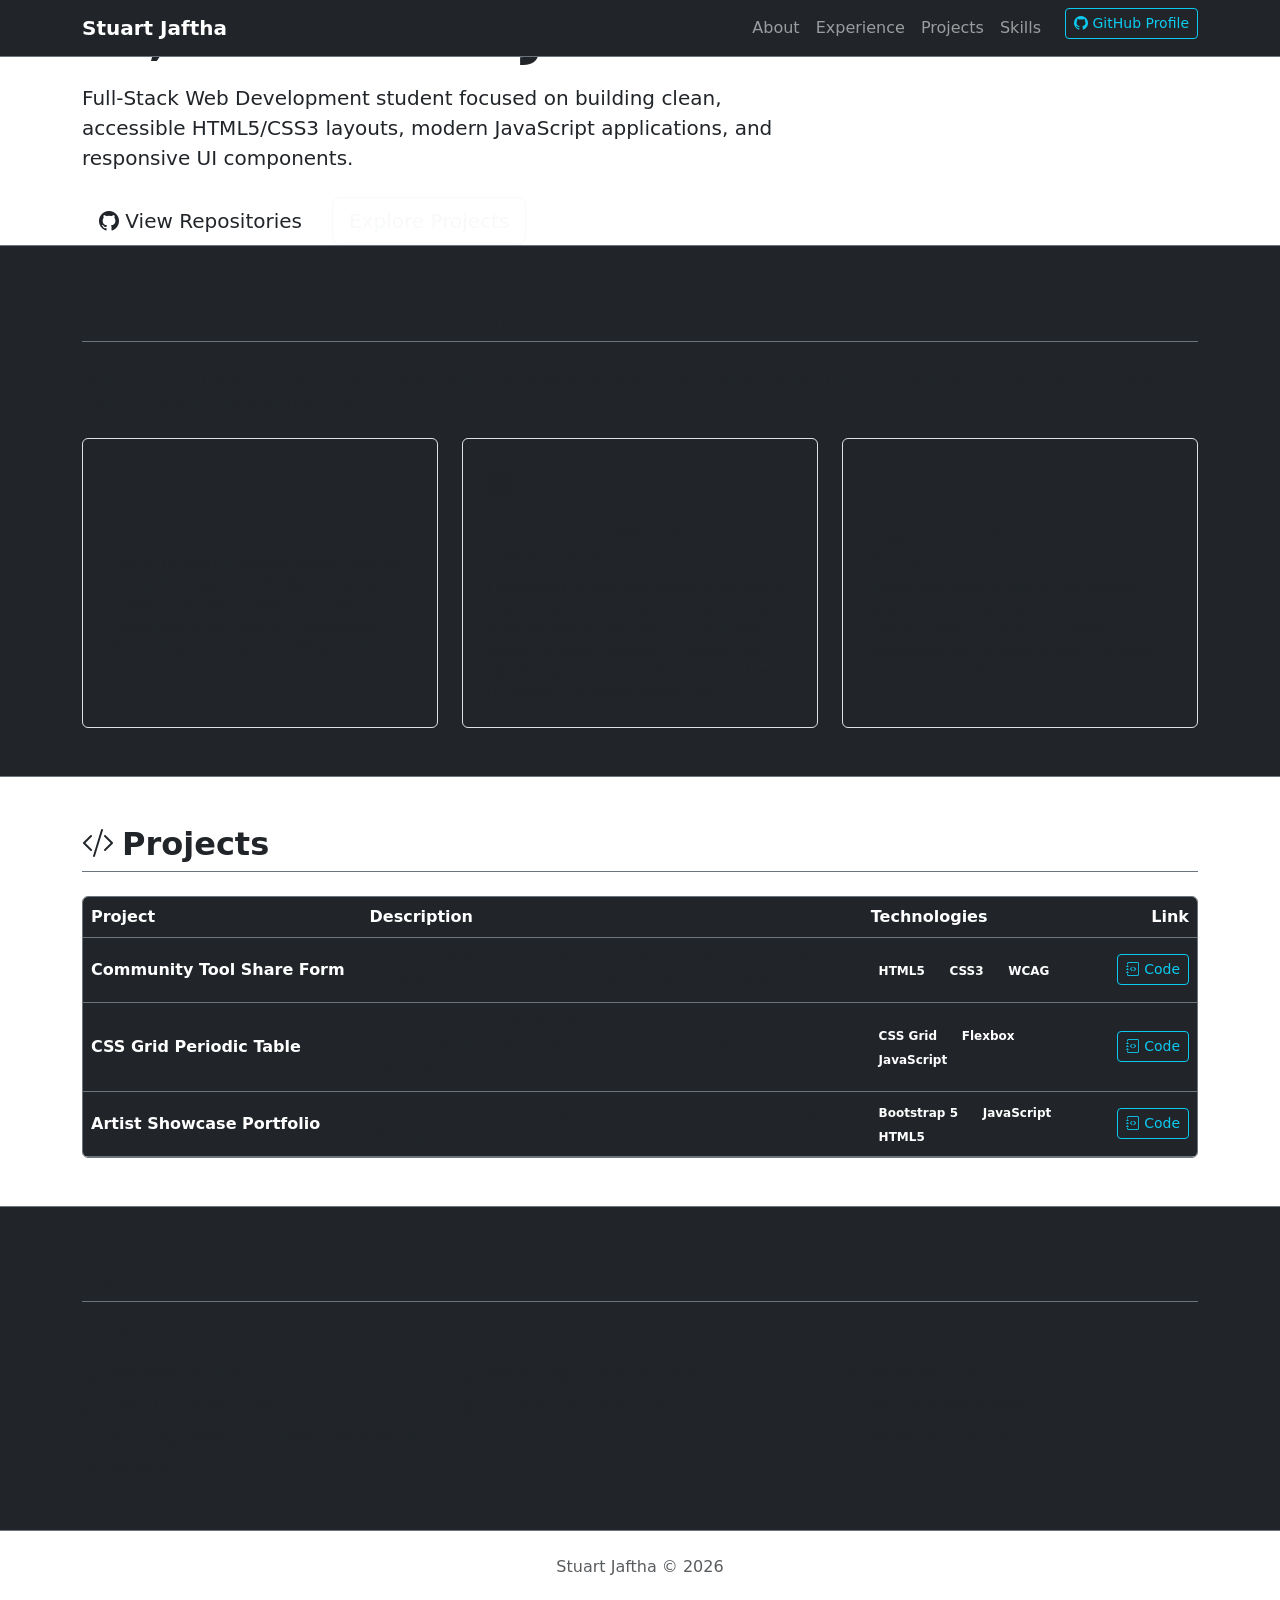
==== index.html @ edc4302b "Add files via upload updated CV.html to index.html" ====
<!DOCTYPE html>
<html lang="en">
<head>
  <meta charset="UTF-8">
  <meta name="viewport" content="width=device-width, initial-scale=1.0">
  <title>Stuart Jaftha | Web Developer</title>

  <!-- Bootstrap 5 CSS CDN -->
  <link href="https://cdn.jsdelivr.net/npm/bootstrap@5.3.0/dist/css/bootstrap.min.css" rel="stylesheet">
  <!-- Bootstrap Icons CDN -->
  <link rel="stylesheet" href="https://cdn.jsdelivr.net/npm/bootstrap-icons@1.11.0/font/bootstrap-icons.css">
  
  <!-- Custom External Stylesheet -->
  <link rel="stylesheet" href="styles.css">
</head>
<body>

  <!-- ==========================================
       NAVIGATION LANDMARK
       ========================================== -->
  <nav class="navbar navbar-expand-lg navbar-dark bg-dark fixed-top border-bottom border-secondary" aria-label="Main Navigation">
    <div class="container">
      <a class="navbar-brand fw-bold text-accent" href="#">Stuart Jaftha</a>
      
      <button class="navbar-toggler" type="button" data-bs-toggle="collapse" data-bs-target="#navbarNav" aria-controls="navbarNav" aria-expanded="false" aria-label="Toggle navigation">
        <span class="navbar-toggler-icon"></span>
      </button>

      <div class="collapse navbar-collapse" id="navbarNav">
        <ul class="navbar-nav ms-auto">
          <li class="nav-item"><a class="nav-link" href="#about">About</a></li>
          <li class="nav-item"><a class="nav-link" href="#experience">Experience</a></li>
          <li class="nav-item"><a class="nav-link" href="#projects">Projects</a></li>
          <li class="nav-item"><a class="nav-link" href="#skills">Skills</a></li>
          <li class="nav-item">
            <a class="btn btn-outline-info btn-sm ms-lg-3" href="https://github.com/stewie-g-cmd" target="_blank" rel="noopener">
              <i class="bi bi-github"></i> GitHub Profile
            </a>
          </li>
        </ul>
      </div>
    </div>
  </nav>

  <!-- ==========================================
       PAGE HEADER / HERO LANDMARK
       ========================================== -->
  <header class="hero-section" id="about">
    <div class="container">
      <div class="row align-items-center">
        <div class="col-lg-8">
          <h1 class="display-4 fw-bold text-main">Hi, I'm <span class="text-accent">Stuart Jaftha</span></h1>
          <p class="lead mt-3 hero-description">
            Full-Stack Web Development student focused on building clean, accessible HTML5/CSS3 layouts, modern JavaScript applications, and responsive UI components.
          </p>
          <div class="mt-4">
            <a href="https://github.com/stewie-g-cmd" target="_blank" rel="noopener" class="btn btn-accent btn-lg me-2">
              <i class="bi bi-github"></i> View Repositories
            </a>
            <a href="#projects" class="btn btn-outline-light btn-lg">Explore Projects</a>
          </div>
        </div>
      </div>
    </div>
  </header>

  <!-- ==========================================
       MAIN CONTENT CONTAINER
       ========================================== -->
  <main>

    <!-- EXPERIENCE SECTION (Semantic Articles) -->
    <section class="py-5 bg-dark border-top border-secondary" id="experience">
      <div class="container">
        <header class="mb-4 border-bottom border-secondary pb-2">
          <h2 class="fw-bold text-main m-0">
            <i class="bi bi-person-badge text-accent me-2"></i>My Background & Experience
          </h2>
        </header>
        <p class="text-muted mb-4">
          Before I started writing code, my discipline, focus, and work ethic were forged out in the field and on the field. Here is how my background shapes the way I approach development:
        </p>

        <div class="row g-4">
          <!-- Scouts Article -->
          <div class="col-md-6 col-lg-4">
            <article class="p-4 border rounded card-article h-100">
              <i class="bi bi-compass text-accent fs-3 mb-3 d-block"></i>
              <h3 class="fw-bold fs-5 mb-2">13 Years in Scouts</h3>
              <p class="small mb-0">
                I spent 13 years in scouts, where I learned practical, hands-on self-reliance, problem-solving, and how to navigate complex challenges using maps and compasses when things don't go according to plan.
              </p>
            </article>
          </div>

          <!-- Archery Article -->
          <div class="col-md-6 col-lg-4">
            <article class="p-4 border rounded card-article h-100">
              <i class="bi bi-bullseye text-accent fs-3 mb-3 d-block"></i>
              <h3 class="fw-bold fs-5 mb-2">Archery A-Team & Leadership</h3>
              <p class="small mb-0">
                I competed on our high school's archery A team, helped mentor and oversee junior team members, and earned next-in-line status for team captaincy. It taught me absolute precision, consistency, and how to support the people around me.
              </p>
            </article>
          </div>

          <!-- Hockey Article -->
          <div class="col-md-6 col-lg-4">
            <article class="p-4 border rounded card-article h-100">
              <i class="bi bi-shield-shaded text-accent fs-3 mb-3 d-block"></i>
              <h3 class="fw-bold fs-5 mb-2">High School Hockey (Left Wing)</h3>
              <p class="small mb-0">
                Playing left wing in high school hockey taught me how to read the field fast, execute under pressure, and work seamlessly with a team to push the pace and secure results.
              </p>
            </article>
          </div>
        </div>
      </div>
    </section>

    <!-- PROJECTS SECTION (Semantic Section & Table) -->
    <section id="projects" class="py-5 border-top border-secondary">
      <div class="container">
        <header class="mb-4 border-bottom border-secondary pb-2">
          <h2 class="fw-bold text-main m-0">
            <i class="bi bi-code-slash text-accent me-2"></i>Projects
          </h2>
        </header>

        <div class="table-responsive bg-slate border border-secondary rounded">
          <table class="table table-dark table-hover mb-0 align-middle">
            <thead>
              <tr class="text-accent border-secondary">
                <th scope="col" style="width: 25%;">Project</th>
                <th scope="col" style="width: 45%;">Description</th>
                <th scope="col" style="width: 20%;">Technologies</th>
                <th scope="col" style="width: 10%;" class="text-end">Link</th>
              </tr>
            </thead>
            <tbody>
              <tr>
                <th scope="row" class="fw-bold text-main border-secondary">Community Tool Share Form</th>
                <td class="text-muted border-secondary">An accessible form application built according to WCAG guidelines using semantic HTML5 and custom styles.</td>
                <td class="border-secondary">
                  <span class="badge badge-tech me-1">HTML5</span>
                  <span class="badge badge-tech me-1">CSS3</span>
                  <span class="badge badge-tech">WCAG</span>
                </td>
                <td class="text-end border-secondary">
                  <a href="https://github.com/stewie-g-cmd/community-tool-share" target="_blank" rel="noopener" class="btn btn-outline-info btn-sm">
                    <i class="bi bi-journal-code"></i> Code
                  </a>
                </td>
              </tr>
              <tr>
                <th scope="row" class="fw-bold text-main border-secondary">CSS Grid Periodic Table</th>
                <td class="text-muted border-secondary">An interactive periodic table of elements showcasing advanced CSS Grid techniques and responsive design principles.</td>
                <td class="border-secondary">
                  <span class="badge badge-tech me-1">CSS Grid</span>
                  <span class="badge badge-tech me-1">Flexbox</span>
                  <span class="badge badge-tech">JavaScript</span>
                </td>
                <td class="text-end border-secondary">
                  <a href="https://github.com/stewie-g-cmd/css-periodic-table" target="_blank" rel="noopener" class="btn btn-outline-info btn-sm">
                    <i class="bi bi-journal-code"></i> Code
                  </a>
                </td>
              </tr>
              <tr>
                <th scope="row" class="fw-bold text-main border-secondary">Artist Showcase Portfolio</th>
                <td class="text-muted border-secondary">A custom multi-section gallery platform designed for digital illustrators to present and license artwork.</td>
                <td class="border-secondary">
                  <span class="badge badge-tech me-1">Bootstrap 5</span>
                  <span class="badge badge-tech me-1">JavaScript</span>
                  <span class="badge badge-tech">HTML5</span>
                </td>
                <td class="text-end border-secondary">
                  <a href="https://github.com/stewie-g-cmd/artist-portfolio" target="_blank" rel="noopener" class="btn btn-outline-info btn-sm">
                    <i class="bi bi-journal-code"></i> Code
                  </a>
                </td>
              </tr>
            </tbody>
          </table>
        </div>
      </div>
    </section>

    <!-- SKILLS SECTION (Semantic Section & List) -->
    <section id="skills" class="py-5 bg-dark border-top border-secondary">
      <div class="container">
        <header class="mb-4 border-bottom border-secondary pb-2">
          <h2 class="fw-bold text-main m-0">
            <i class="bi bi-tools text-accent me-2"></i>Technical Skills
          </h2>
        </header>

        <div class="row g-4">
          <section class="col-md-4">
            <h3 class="text-muted text-uppercase small fw-bold mb-3 fs-6">Frontend & UI</h3>
            <ul class="list-unstyled d-flex flex-wrap gap-2 m-0">
              <li><span class="pill-badge"><i class="bi bi-filetype-html text-accent me-2"></i>Semantic HTML5</span></li>
              <li><span class="pill-badge"><i class="bi bi-filetype-css text-accent me-2"></i>CSS3 / Flexbox / Grid</span></li>
              <li><span class="pill-badge"><i class="bi bi-filetype-js text-accent me-2"></i>JavaScript (ES6+)</span></li>
              <li><span class="pill-badge"><i class="bi bi-code-square text-accent me-2"></i>React Framework</span></li>
              <li><span class="pill-badge"><i class="bi bi-bootstrap text-accent me-2"></i>Bootstrap</span></li>
            </ul>
          </section>

          <section class="col-md-4">
            <h3 class="text-muted text-uppercase small fw-bold mb-3 fs-6">Backend & Database</h3>
            <ul class="list-unstyled d-flex flex-wrap gap-2 m-0">
              <li><span class="pill-badge"><i class="bi bi-server text-accent me-2"></i>Node.js</span></li>
              <li><span class="pill-badge"><i class="bi bi-database text-accent me-2"></i>Databases & SQL</span></li>
              <li><span class="pill-badge"><i class="bi bi-cpu text-accent me-2"></i>Full-Stack Architecture</span></li>
            </ul>
          </section>

          <section class="col-md-4">
            <h3 class="text-muted text-uppercase small fw-bold mb-3 fs-6">Tools & Workflow</h3>
            <ul class="list-unstyled d-flex flex-wrap gap-2 m-0">
              <li><span class="pill-badge"><i class="bi bi-git text-accent me-2"></i>Git Version Control</span></li>
              <li><span class="pill-badge"><i class="bi bi-github text-accent me-2"></i>GitHub Repositories</span></li>
              <li><span class="pill-badge"><i class="bi bi-universal-access text-accent me-2"></i>WCAG Accessibility</span></li>
            </ul>
          </section>
        </div>
      </div>
    </section>

  </main>

  <!-- ==========================================
       FOOTER LANDMARK
       ========================================== -->
  <footer class="py-4 text-center border-top border-secondary text-muted">
    <div class="container">
      <p class="mb-0 text-muted">Stuart Jaftha &copy; 2026</p>
    </div>
  </footer>

  <!-- Bootstrap 5 JS Bundle -->
  <script src="https://cdn.jsdelivr.net/npm/bootstrap@5.3.0/dist/js/bootstrap.bundle.min.js"></script>
</body>
</html>
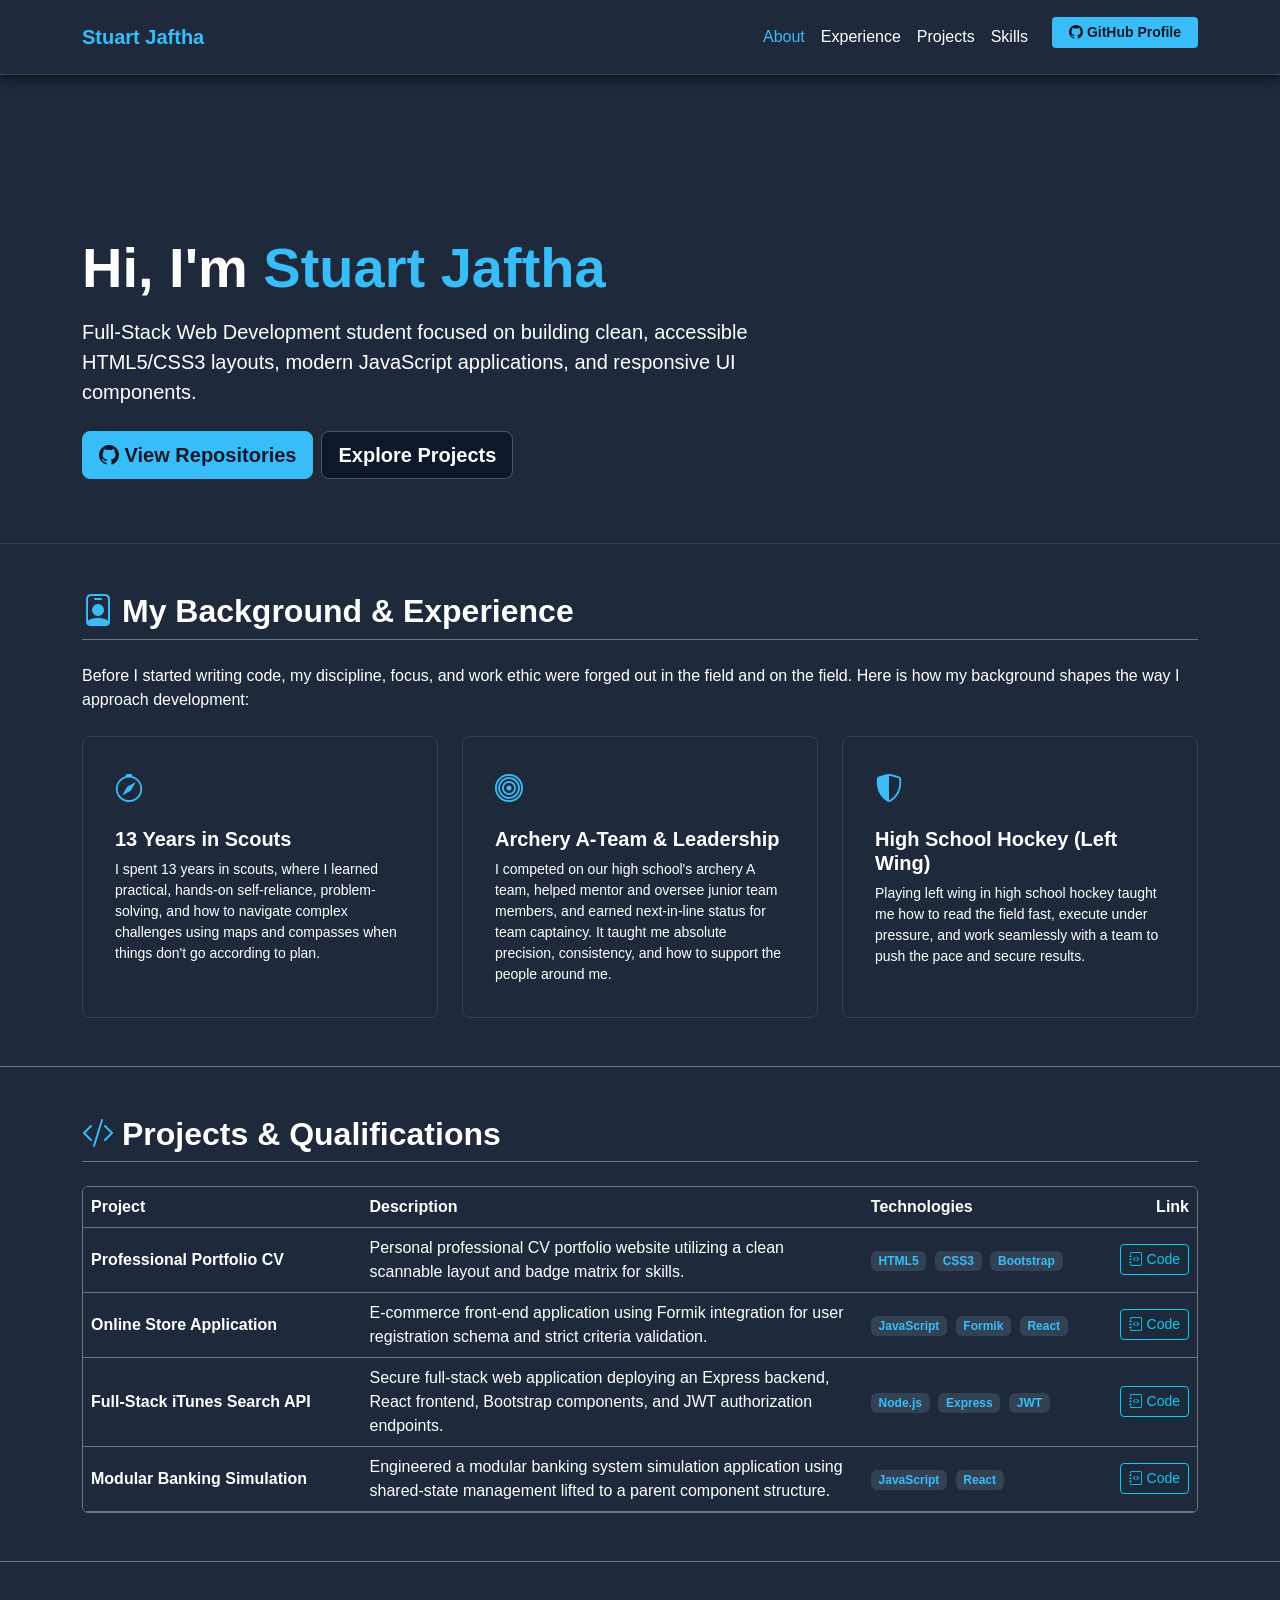
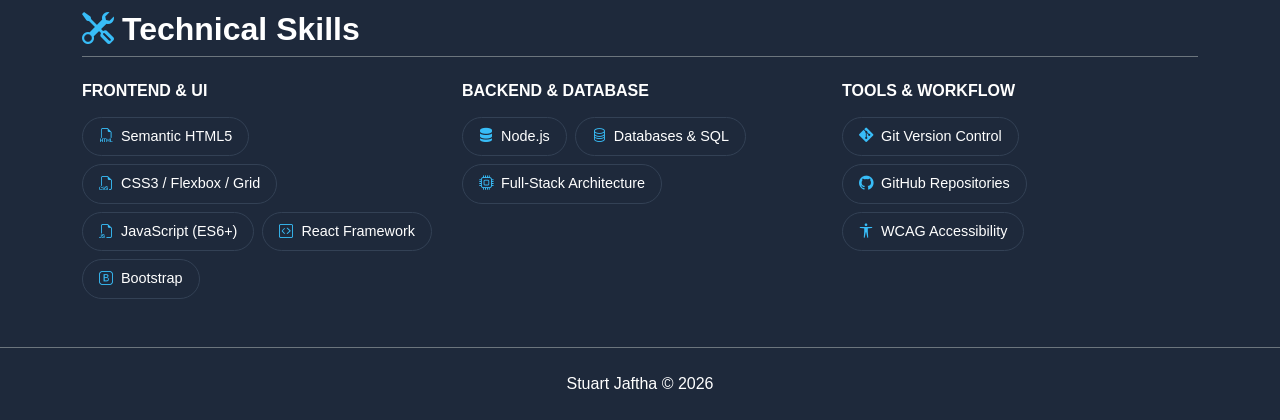
==== commit dd5ce38f: "Add files via upload Fixed all issues  final commit" ====
--- a/index.html
+++ b/index.html
@@ -11,14 +11,14 @@
   <link rel="stylesheet" href="https://cdn.jsdelivr.net/npm/bootstrap-icons@1.11.0/font/bootstrap-icons.css">
   
   <!-- Custom External Stylesheet -->
-  <link rel="stylesheet" href="styles.css">
+  <link rel="stylesheet" href="style.css">
 </head>
 <body>
 
   <!-- ==========================================
-       NAVIGATION LANDMARK
-       ========================================== -->
-  <nav class="navbar navbar-expand-lg navbar-dark bg-dark fixed-top border-bottom border-secondary" aria-label="Main Navigation">
+       FIXED NAVIGATION BAR
+       ========================================== -->
+  <nav class="navbar navbar-expand-lg navbar-dark" aria-label="Main Navigation">
     <div class="container">
       <a class="navbar-brand fw-bold text-accent" href="#">Stuart Jaftha</a>
       
@@ -28,12 +28,12 @@
 
       <div class="collapse navbar-collapse" id="navbarNav">
         <ul class="navbar-nav ms-auto">
-          <li class="nav-item"><a class="nav-link" href="#about">About</a></li>
+          <li class="nav-item"><a class="nav-link active" href="#about">About</a></li>
           <li class="nav-item"><a class="nav-link" href="#experience">Experience</a></li>
           <li class="nav-item"><a class="nav-link" href="#projects">Projects</a></li>
           <li class="nav-item"><a class="nav-link" href="#skills">Skills</a></li>
           <li class="nav-item">
-            <a class="btn btn-outline-info btn-sm ms-lg-3" href="https://github.com/stewie-g-cmd" target="_blank" rel="noopener">
+            <a class="btn btn-accent btn-sm ms-lg-3 px-3 py-1 mt-2 mt-lg-0" href="https://github.com/stewie-g-cmd" target="_blank" rel="noopener">
               <i class="bi bi-github"></i> GitHub Profile
             </a>
           </li>
@@ -49,15 +49,15 @@
     <div class="container">
       <div class="row align-items-center">
         <div class="col-lg-8">
-          <h1 class="display-4 fw-bold text-main">Hi, I'm <span class="text-accent">Stuart Jaftha</span></h1>
-          <p class="lead mt-3 hero-description">
+          <h1 class="display-4 fw-bold text-white">Hi, I'm <span class="text-accent">Stuart Jaftha</span></h1>
+          <p class="lead mt-3 text-white">
             Full-Stack Web Development student focused on building clean, accessible HTML5/CSS3 layouts, modern JavaScript applications, and responsive UI components.
           </p>
-          <div class="mt-4">
-            <a href="https://github.com/stewie-g-cmd" target="_blank" rel="noopener" class="btn btn-accent btn-lg me-2">
+          <div class="mt-4 d-flex flex-wrap gap-2">
+            <a href="https://github.com/stewie-g-cmd" target="_blank" rel="noopener" class="btn btn-lg hero-btn active">
               <i class="bi bi-github"></i> View Repositories
             </a>
-            <a href="#projects" class="btn btn-outline-light btn-lg">Explore Projects</a>
+            <a href="#projects" class="btn btn-lg hero-btn">Explore Projects</a>
           </div>
         </div>
       </div>
@@ -69,47 +69,47 @@
        ========================================== -->
   <main>
 
-    <!-- EXPERIENCE SECTION (Semantic Articles) -->
-    <section class="py-5 bg-dark border-top border-secondary" id="experience">
+    <!-- EXPERIENCE SECTION -->
+    <section class="py-5" id="experience">
       <div class="container">
         <header class="mb-4 border-bottom border-secondary pb-2">
-          <h2 class="fw-bold text-main m-0">
+          <h2 class="fw-bold text-white m-0">
             <i class="bi bi-person-badge text-accent me-2"></i>My Background & Experience
           </h2>
         </header>
-        <p class="text-muted mb-4">
+        <p class="text-white mb-4">
           Before I started writing code, my discipline, focus, and work ethic were forged out in the field and on the field. Here is how my background shapes the way I approach development:
         </p>
 
         <div class="row g-4">
           <!-- Scouts Article -->
-          <div class="col-md-6 col-lg-4">
-            <article class="p-4 border rounded card-article h-100">
+          <div class="col-md-6 col-lg-4 d-flex">
+            <article class="card-article w-100">
               <i class="bi bi-compass text-accent fs-3 mb-3 d-block"></i>
-              <h3 class="fw-bold fs-5 mb-2">13 Years in Scouts</h3>
-              <p class="small mb-0">
+              <h3 class="fw-bold fs-5 mb-2 text-white">13 Years in Scouts</h3>
+              <p class="small mb-0 text-white">
                 I spent 13 years in scouts, where I learned practical, hands-on self-reliance, problem-solving, and how to navigate complex challenges using maps and compasses when things don't go according to plan.
               </p>
             </article>
           </div>
 
           <!-- Archery Article -->
-          <div class="col-md-6 col-lg-4">
-            <article class="p-4 border rounded card-article h-100">
+          <div class="col-md-6 col-lg-4 d-flex">
+            <article class="card-article w-100">
               <i class="bi bi-bullseye text-accent fs-3 mb-3 d-block"></i>
-              <h3 class="fw-bold fs-5 mb-2">Archery A-Team & Leadership</h3>
-              <p class="small mb-0">
+              <h3 class="fw-bold fs-5 mb-2 text-white">Archery A-Team & Leadership</h3>
+              <p class="small mb-0 text-white">
                 I competed on our high school's archery A team, helped mentor and oversee junior team members, and earned next-in-line status for team captaincy. It taught me absolute precision, consistency, and how to support the people around me.
               </p>
             </article>
           </div>
 
           <!-- Hockey Article -->
-          <div class="col-md-6 col-lg-4">
-            <article class="p-4 border rounded card-article h-100">
+          <div class="col-md-6 col-lg-4 d-flex">
+            <article class="card-article w-100">
               <i class="bi bi-shield-shaded text-accent fs-3 mb-3 d-block"></i>
-              <h3 class="fw-bold fs-5 mb-2">High School Hockey (Left Wing)</h3>
-              <p class="small mb-0">
+              <h3 class="fw-bold fs-5 mb-2 text-white">High School Hockey (Left Wing)</h3>
+              <p class="small mb-0 text-white">
                 Playing left wing in high school hockey taught me how to read the field fast, execute under pressure, and work seamlessly with a team to push the pace and secure results.
               </p>
             </article>
@@ -118,16 +118,16 @@
       </div>
     </section>
 
-    <!-- PROJECTS SECTION (Semantic Section & Table) -->
+    <!-- PROJECTS SECTION -->
     <section id="projects" class="py-5 border-top border-secondary">
       <div class="container">
         <header class="mb-4 border-bottom border-secondary pb-2">
-          <h2 class="fw-bold text-main m-0">
-            <i class="bi bi-code-slash text-accent me-2"></i>Projects
+          <h2 class="fw-bold text-white m-0">
+            <i class="bi bi-code-slash text-accent me-2"></i>Projects & Qualifications
           </h2>
         </header>
 
-        <div class="table-responsive bg-slate border border-secondary rounded">
+        <div class="table-responsive border border-secondary rounded">
           <table class="table table-dark table-hover mb-0 align-middle">
             <thead>
               <tr class="text-accent border-secondary">
@@ -139,43 +139,56 @@
             </thead>
             <tbody>
               <tr>
-                <th scope="row" class="fw-bold text-main border-secondary">Community Tool Share Form</th>
-                <td class="text-muted border-secondary">An accessible form application built according to WCAG guidelines using semantic HTML5 and custom styles.</td>
+                <th scope="row" class="fw-bold text-white border-secondary">Professional Portfolio CV</th>
+                <td class="text-white border-secondary">Personal professional CV portfolio website utilizing a clean scannable layout and badge matrix for skills.</td>
                 <td class="border-secondary">
                   <span class="badge badge-tech me-1">HTML5</span>
                   <span class="badge badge-tech me-1">CSS3</span>
-                  <span class="badge badge-tech">WCAG</span>
-                </td>
-                <td class="text-end border-secondary">
-                  <a href="https://github.com/stewie-g-cmd/community-tool-share" target="_blank" rel="noopener" class="btn btn-outline-info btn-sm">
-                    <i class="bi bi-journal-code"></i> Code
-                  </a>
-                </td>
-              </tr>
-              <tr>
-                <th scope="row" class="fw-bold text-main border-secondary">CSS Grid Periodic Table</th>
-                <td class="text-muted border-secondary">An interactive periodic table of elements showcasing advanced CSS Grid techniques and responsive design principles.</td>
-                <td class="border-secondary">
-                  <span class="badge badge-tech me-1">CSS Grid</span>
-                  <span class="badge badge-tech me-1">Flexbox</span>
-                  <span class="badge badge-tech">JavaScript</span>
-                </td>
-                <td class="text-end border-secondary">
-                  <a href="https://github.com/stewie-g-cmd/css-periodic-table" target="_blank" rel="noopener" class="btn btn-outline-info btn-sm">
-                    <i class="bi bi-journal-code"></i> Code
-                  </a>
-                </td>
-              </tr>
-              <tr>
-                <th scope="row" class="fw-bold text-main border-secondary">Artist Showcase Portfolio</th>
-                <td class="text-muted border-secondary">A custom multi-section gallery platform designed for digital illustrators to present and license artwork.</td>
-                <td class="border-secondary">
-                  <span class="badge badge-tech me-1">Bootstrap 5</span>
+                  <span class="badge badge-tech">Bootstrap</span>
+                </td>
+                <td class="text-end border-secondary">
+                  <a href="https://github.com/stewie-g-cmd/Portfolio" target="_blank" rel="noopener" class="btn btn-outline-info btn-sm">
+                    <i class="bi bi-journal-code"></i> Code
+                  </a>
+                </td>
+              </tr>
+              <tr>
+                <th scope="row" class="fw-bold text-white border-secondary">Online Store Application</th>
+                <td class="text-white border-secondary">E-commerce front-end application using Formik integration for user registration schema and strict criteria validation.</td>
+                <td class="border-secondary">
                   <span class="badge badge-tech me-1">JavaScript</span>
-                  <span class="badge badge-tech">HTML5</span>
-                </td>
-                <td class="text-end border-secondary">
-                  <a href="https://github.com/stewie-g-cmd/artist-portfolio" target="_blank" rel="noopener" class="btn btn-outline-info btn-sm">
+                  <span class="badge badge-tech me-1">Formik</span>
+                  <span class="badge badge-tech">React</span>
+                </td>
+                <td class="text-end border-secondary">
+                  <a href="https://github.com/stewie-g-cmd" target="_blank" rel="noopener" class="btn btn-outline-info btn-sm">
+                    <i class="bi bi-journal-code"></i> Code
+                  </a>
+                </td>
+              </tr>
+              <tr>
+                <th scope="row" class="fw-bold text-white border-secondary">Full-Stack iTunes Search API</th>
+                <td class="text-white border-secondary">Secure full-stack web application deploying an Express backend, React frontend, Bootstrap components, and JWT authorization endpoints.</td>
+                <td class="border-secondary">
+                  <span class="badge badge-tech me-1">Node.js</span>
+                  <span class="badge badge-tech me-1">Express</span>
+                  <span class="badge badge-tech">JWT</span>
+                </td>
+                <td class="text-end border-secondary">
+                  <a href="https://github.com/stewie-g-cmd" target="_blank" rel="noopener" class="btn btn-outline-info btn-sm">
+                    <i class="bi bi-journal-code"></i> Code
+                  </a>
+                </td>
+              </tr>
+              <tr>
+                <th scope="row" class="fw-bold text-white border-secondary">Modular Banking Simulation</th>
+                <td class="text-white border-secondary">Engineered a modular banking system simulation application using shared-state management lifted to a parent component structure.</td>
+                <td class="border-secondary">
+                  <span class="badge badge-tech me-1">JavaScript</span>
+                  <span class="badge badge-tech">React</span>
+                </td>
+                <td class="text-end border-secondary">
+                  <a href="https://github.com/stewie-g-cmd" target="_blank" rel="noopener" class="btn btn-outline-info btn-sm">
                     <i class="bi bi-journal-code"></i> Code
                   </a>
                 </td>
@@ -186,18 +199,18 @@
       </div>
     </section>
 
-    <!-- SKILLS SECTION (Semantic Section & List) -->
-    <section id="skills" class="py-5 bg-dark border-top border-secondary">
+    <!-- SKILLS SECTION -->
+    <section id="skills" class="py-5 border-top border-secondary">
       <div class="container">
         <header class="mb-4 border-bottom border-secondary pb-2">
-          <h2 class="fw-bold text-main m-0">
+          <h2 class="fw-bold text-white m-0">
             <i class="bi bi-tools text-accent me-2"></i>Technical Skills
           </h2>
         </header>
 
         <div class="row g-4">
           <section class="col-md-4">
-            <h3 class="text-muted text-uppercase small fw-bold mb-3 fs-6">Frontend & UI</h3>
+            <h3 class="text-white text-uppercase small fw-bold mb-3 fs-6">Frontend & UI</h3>
             <ul class="list-unstyled d-flex flex-wrap gap-2 m-0">
               <li><span class="pill-badge"><i class="bi bi-filetype-html text-accent me-2"></i>Semantic HTML5</span></li>
               <li><span class="pill-badge"><i class="bi bi-filetype-css text-accent me-2"></i>CSS3 / Flexbox / Grid</span></li>
@@ -208,7 +221,7 @@
           </section>
 
           <section class="col-md-4">
-            <h3 class="text-muted text-uppercase small fw-bold mb-3 fs-6">Backend & Database</h3>
+            <h3 class="text-white text-uppercase small fw-bold mb-3 fs-6">Backend & Database</h3>
             <ul class="list-unstyled d-flex flex-wrap gap-2 m-0">
               <li><span class="pill-badge"><i class="bi bi-server text-accent me-2"></i>Node.js</span></li>
               <li><span class="pill-badge"><i class="bi bi-database text-accent me-2"></i>Databases & SQL</span></li>
@@ -217,7 +230,7 @@
           </section>
 
           <section class="col-md-4">
-            <h3 class="text-muted text-uppercase small fw-bold mb-3 fs-6">Tools & Workflow</h3>
+            <h3 class="text-white text-uppercase small fw-bold mb-3 fs-6">Tools & Workflow</h3>
             <ul class="list-unstyled d-flex flex-wrap gap-2 m-0">
               <li><span class="pill-badge"><i class="bi bi-git text-accent me-2"></i>Git Version Control</span></li>
               <li><span class="pill-badge"><i class="bi bi-github text-accent me-2"></i>GitHub Repositories</span></li>
@@ -233,13 +246,24 @@
   <!-- ==========================================
        FOOTER LANDMARK
        ========================================== -->
-  <footer class="py-4 text-center border-top border-secondary text-muted">
+  <footer class="py-4 text-center border-top border-secondary">
     <div class="container">
-      <p class="mb-0 text-muted">Stuart Jaftha &copy; 2026</p>
+      <p class="mb-0 text-white">Stuart Jaftha &copy; 2026</p>
     </div>
   </footer>
 
   <!-- Bootstrap 5 JS Bundle -->
   <script src="https://cdn.jsdelivr.net/npm/bootstrap@5.3.0/dist/js/bootstrap.bundle.min.js"></script>
+
+  <!-- Toggle highlight between Hero buttons when clicked -->
+  <script>
+    const heroButtons = document.querySelectorAll('.hero-btn');
+    heroButtons.forEach(btn => {
+      btn.addEventListener('click', () => {
+        heroButtons.forEach(b => b.classList.remove('active'));
+        btn.classList.add('active');
+      });
+    });
+  </script>
 </body>
 </html>
--- a/style.css
+++ b/style.css
@@ -0,0 +1,125 @@
+/* ==========================================
+   UNIFORM DARK THEME & LAYOUT FIXES
+   ========================================== */
+html, body {
+  background-color: #1e293b !important;
+  color: #ffffff !important;
+  font-family: 'Segoe UI', Tahoma, Geneva, Verdana, sans-serif;
+  margin: 0;
+  padding: 0;
+  padding-top: 85px; /* Pushes page content down so fixed header never overlaps */
+}
+
+/* Fixed Solid Header (Stays at the top on scroll) */
+.navbar {
+  background-color: #1e293b !important;
+  position: fixed !important;
+  top: 0;
+  left: 0;
+  width: 100%;
+  height: 75px;
+  z-index: 9999 !important;
+  border-bottom: 1px solid #334155;
+  box-shadow: 0 4px 10px rgba(0, 0, 0, 0.5);
+}
+
+.navbar-brand, .nav-link {
+  color: #ffffff !important;
+}
+
+.nav-link:hover, .nav-link.active {
+  color: #38bdf8 !important;
+}
+
+/* Hero Section */
+.hero-section {
+  background-color: #1e293b !important;
+  padding: 4rem 0;
+  border-bottom: 1px solid #334155;
+}
+
+/* Hero Tab Buttons */
+.hero-btn {
+  font-weight: 600;
+  transition: all 0.2s ease;
+}
+
+.hero-btn.active {
+  background-color: #38bdf8 !important;
+  color: #0f172a !important;
+  border-color: #38bdf8 !important;
+}
+
+.hero-btn:not(.active) {
+  background-color: #0f172a !important;
+  color: #ffffff !important;
+  border: 1px solid #475569 !important;
+}
+
+.hero-btn:not(.active):hover {
+  border-color: #38bdf8 !important;
+  color: #38bdf8 !important;
+}
+
+/* Sections & Uniform Cards */
+section {
+  background-color: #1e293b !important;
+}
+
+article.card-article {
+  background-color: #1e293b !important;
+  border: 1px solid #334155 !important;
+  color: #ffffff !important;
+  display: flex;
+  flex-direction: column;
+  height: 100% !important;
+  padding: 2rem;
+  border-radius: 0.5rem;
+}
+
+article.card-article h3,
+article.card-article p {
+  color: #ffffff !important;
+}
+
+/* Projects Table & Skills Badges */
+.table-dark {
+  --bs-table-bg: #1e293b !important;
+  --bs-table-border-color: #334155 !important;
+  color: #ffffff !important;
+}
+
+.table-hover tbody tr:hover {
+  background-color: rgba(56, 189, 248, 0.08) !important;
+}
+
+.badge-tech {
+  background-color: #334155 !important;
+  color: #38bdf8 !important;
+}
+
+.pill-badge {
+  display: inline-flex;
+  align-items: center;
+  background-color: #1e293b !important;
+  border: 1px solid #334155 !important;
+  color: #ffffff !important;
+  padding: 0.5rem 1rem;
+  border-radius: 50rem;
+  font-size: 0.9rem;
+}
+
+.text-accent {
+  color: #38bdf8 !important;
+}
+
+.btn-accent {
+  background-color: #38bdf8 !important;
+  color: #0f172a !important;
+  font-weight: 600;
+}
+
+footer {
+  background-color: #1e293b !important;
+  border-top: 1px solid #334155;
+}
